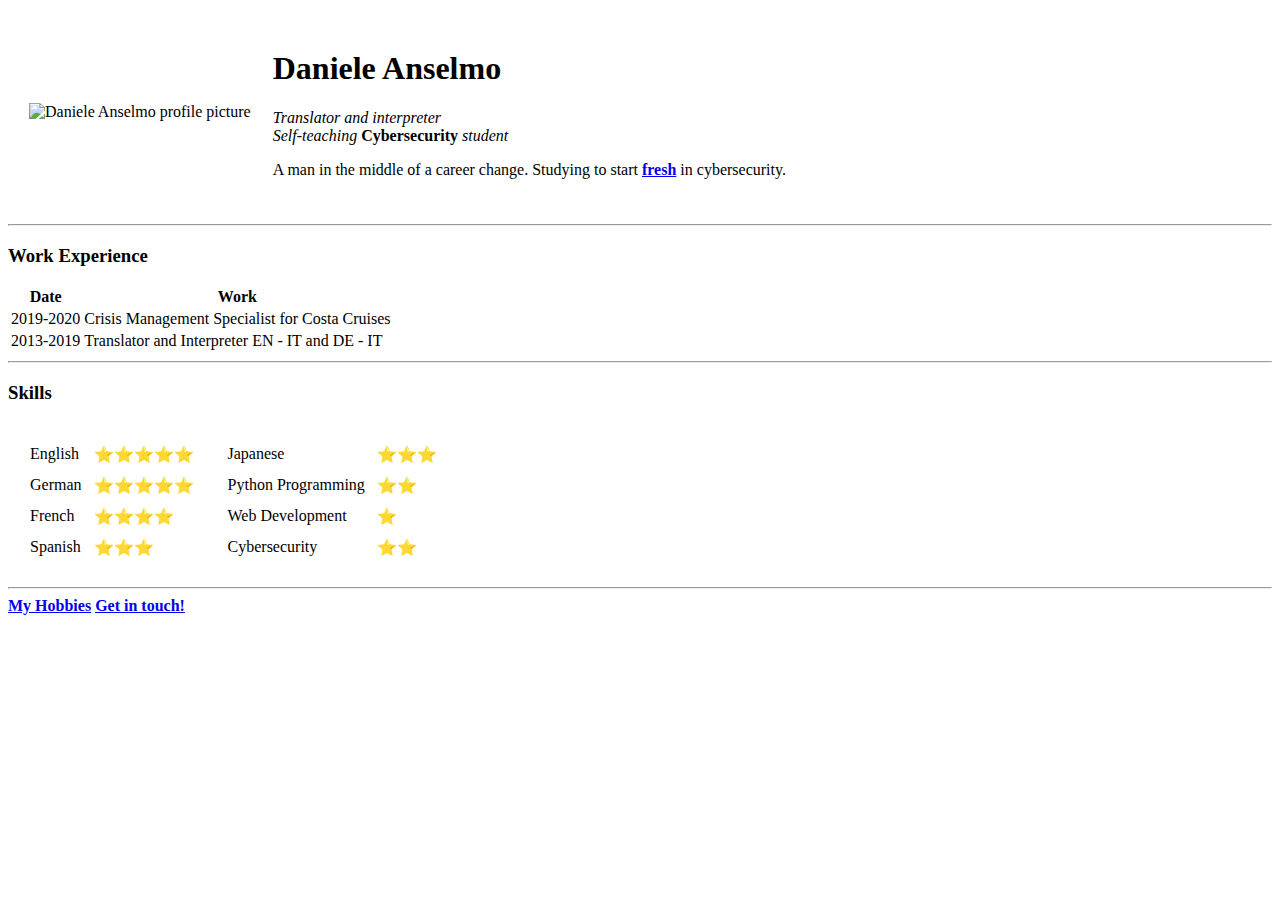
==== index.html @ f9c23e75 "Added initial websitefiles" ====
<!DOCTYPE html>
<html lang="en" dir="ltr">

<head>
  <meta charset="utf-8">
  <title>Daniele's Personal Site</title>
</head>

<body>
  <table cellspacing="20">
    <tr>
      <td><img src="images\profile.jpg" alt="Daniele Anselmo profile picture"></td>
      <td><h1>Daniele Anselmo</h1>
      <p><em>Translator and interpreter <br />Self-teaching</em> <strong>Cybersecurity</strong> <em>student</em></p>
      <p>A man in the middle of a career change. Studying to start <strong><a href="https://www.linkedin.com/in/daniele-anselmo-4b386594/">fresh</a></strong> in cybersecurity.</p></td>
    </tr>
  </table>
  <hr>
  <h3>Work Experience</h3>
  <table>
    <thead>
      <tr>
        <th>Date</th>
        <th>Work</th>
      </tr>
    </thead>
    <tbody>
      <tr>
        <td>2019-2020</td>
        <td>Crisis Management Specialist for Costa Cruises</td>
      </tr>
      <tr>
        <td>2013-2019</td>
        <td>Translator and Interpreter EN - IT and DE - IT</td>
      </tr>
    </tbody>
  </table>
  <hr>
  <h3>Skills</h3>
  <table cellspacing="10">
    <tr>
      <td>
        <table cellspacing="10">
          <tr>
            <td>English</td>
            <td>⭐⭐⭐⭐⭐</td>
          </tr>
          <tr>
            <td>German</td>
            <td>⭐⭐⭐⭐⭐</td>
          </tr>
          <tr>
            <td>French</td>
            <td>⭐⭐⭐⭐</td>
          </tr>
          <tr>
            <td>Spanish</td>
            <td>⭐⭐⭐</td>
          </tr>
        </table>
      </td>
      <td>
        <table cellspacing="10">
          <tr>
            <td>Japanese</td>
            <td>⭐⭐⭐</td>
          </tr>
          <tr>
            <td>Python Programming</td>
            <td>⭐⭐</td>
          </tr>
          <tr>
            <td>Web Development</td>
            <td>⭐</td>
          </tr>
          <tr>
            <td>Cybersecurity</td>
            <td>⭐⭐</td>
          </tr>
        </table>
        </table>
      </td>
    </tr>
  </table>
  <hr>
  <strong><a href="hobbies.html">My Hobbies</a></strong>
  <strong><a href="contacts.html">Get in touch!</a></strong>
</body>
</html>
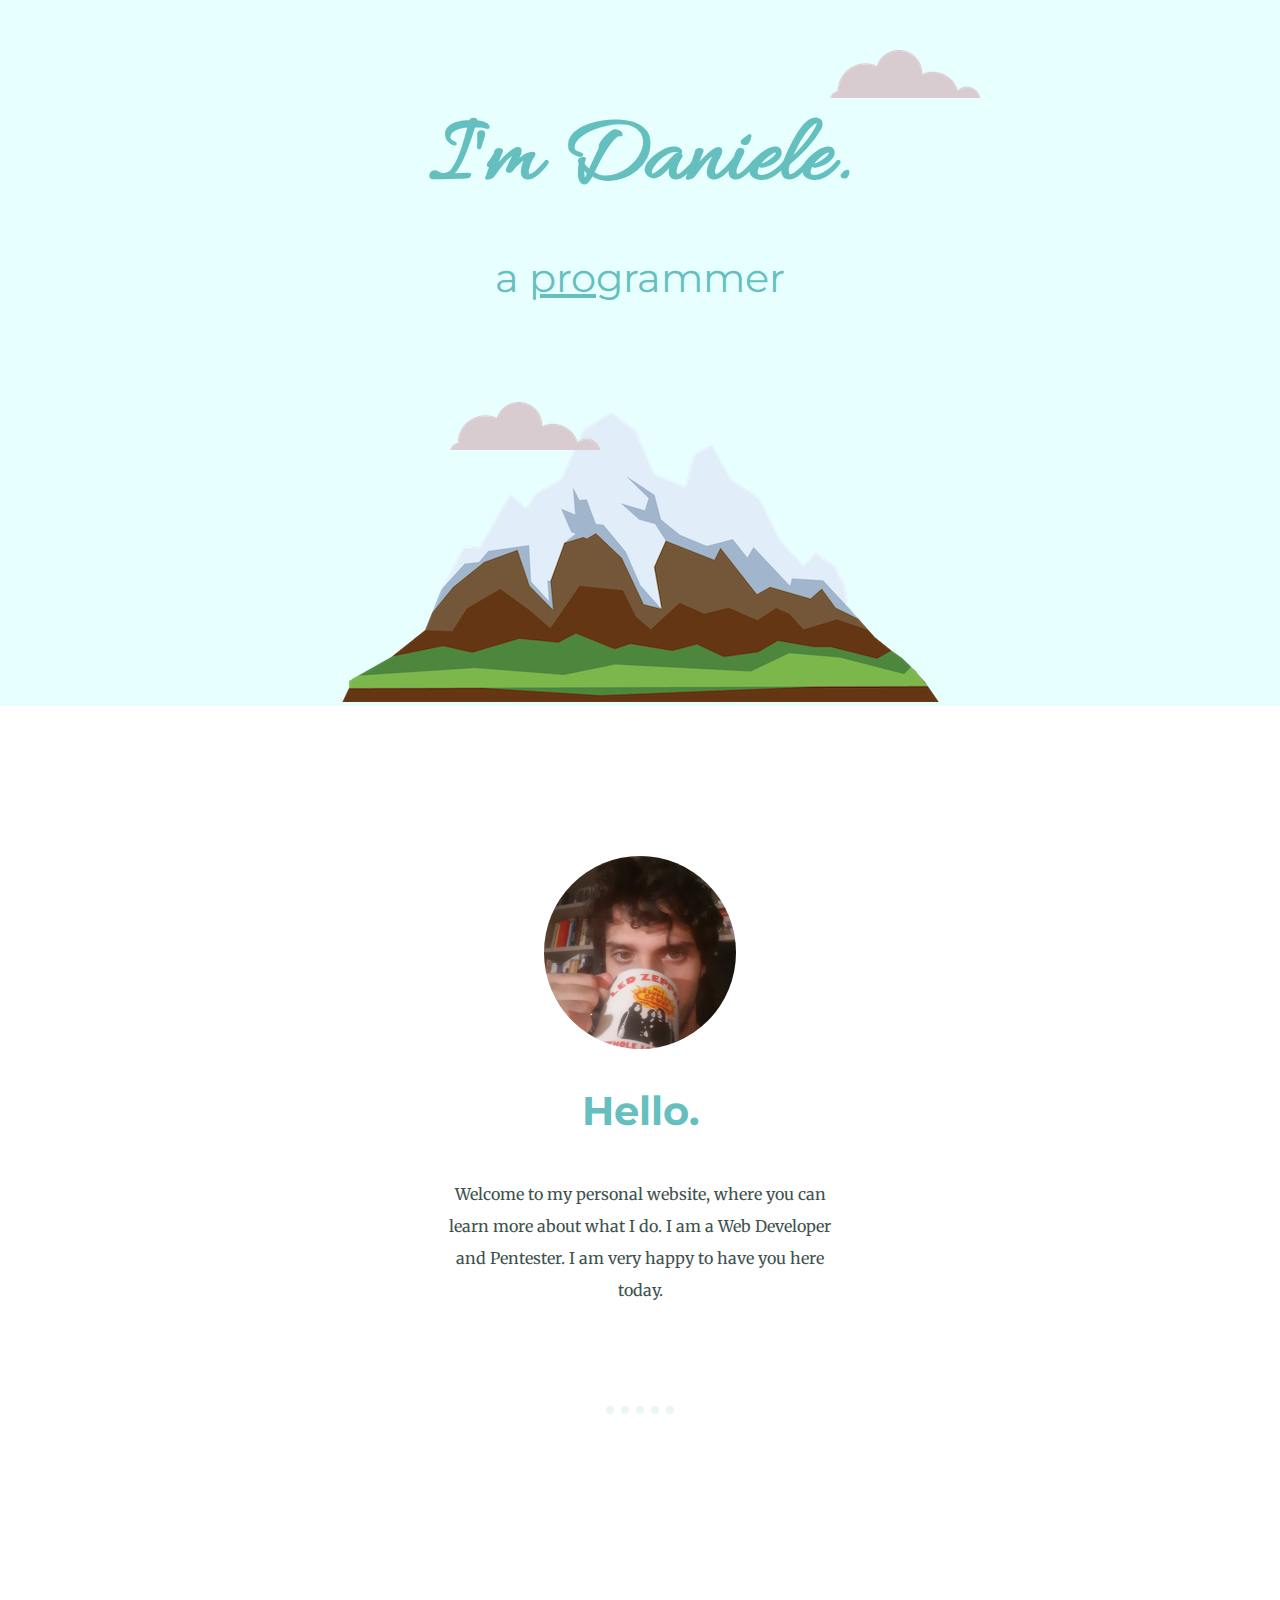
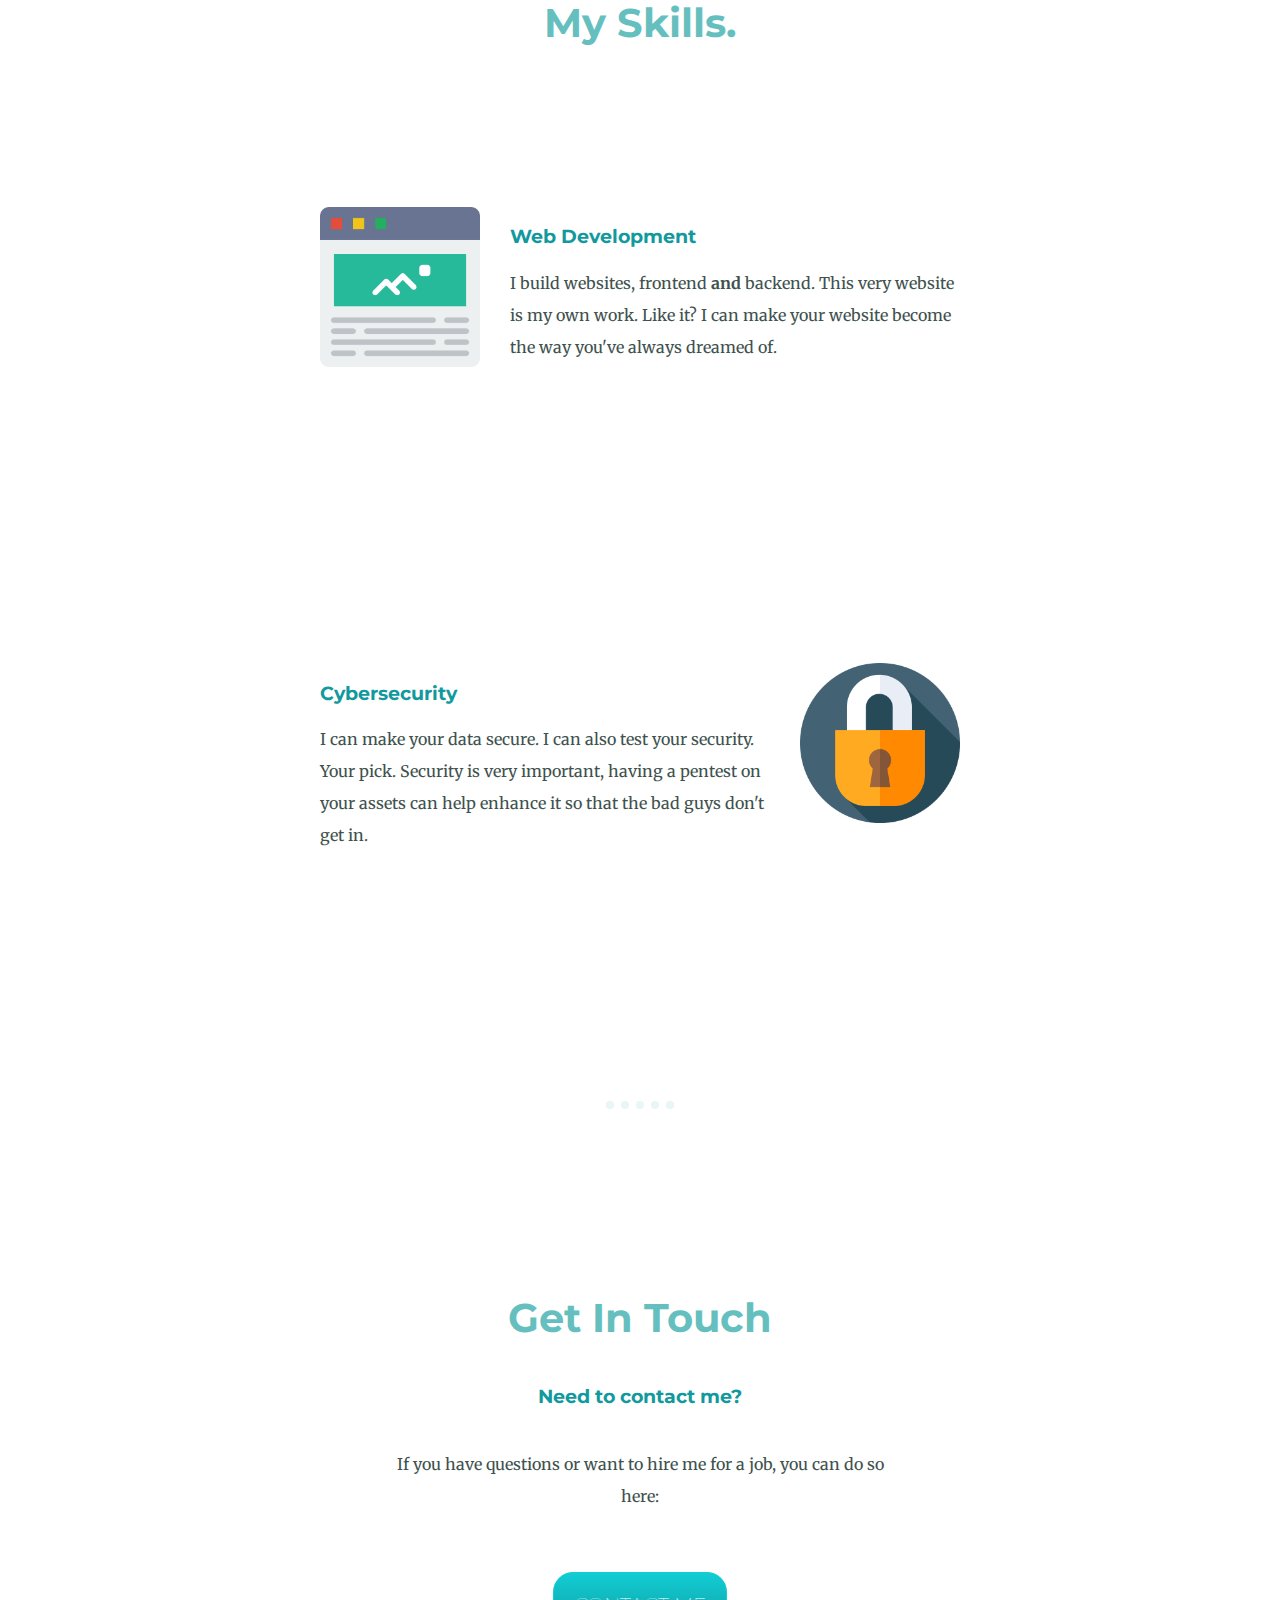
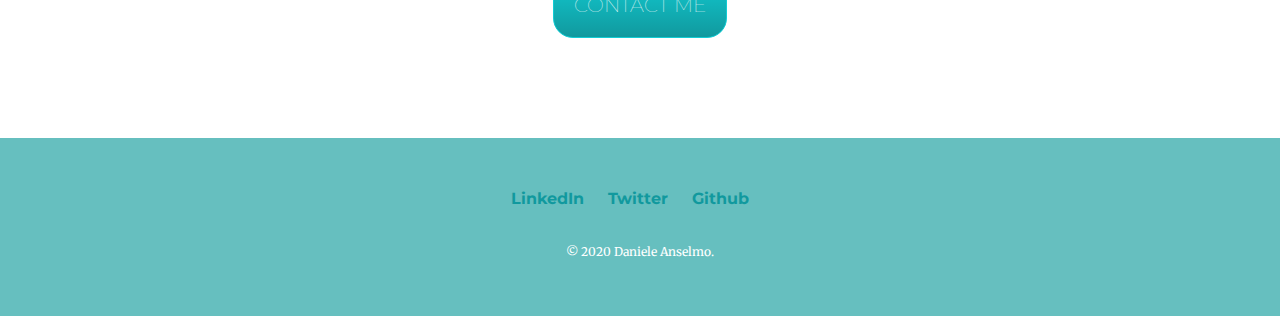
==== commit b1bac415: "New format and styling." ====
--- a/index.html
+++ b/index.html
@@ -3,87 +3,60 @@
 
 <head>
   <meta charset="utf-8">
-  <title>Daniele's Personal Site</title>
+  <title>Daniele Anselmo</title>
+  <link rel="stylesheet" type="text/css" href="css/styles.css">
+  <link rel="icon" href="favicon.ico">
+  <link rel="preconnect" href="https://fonts.gstatic.com">
+  <link rel="preconnect" href="https://fonts.gstatic.com">
+  <link rel="preconnect" href="https://fonts.gstatic.com">
+  <link rel="preconnect" href="https://fonts.gstatic.com">
+  <link href="https://fonts.googleapis.com/css2?family=Allura&family=Merriweather&family=Montserrat&display=swap" rel="stylesheet">
 </head>
 
 <body>
-  <table cellspacing="20">
-    <tr>
-      <td><img src="images\profile.jpg" alt="Daniele Anselmo profile picture"></td>
-      <td><h1>Daniele Anselmo</h1>
-      <p><em>Translator and interpreter <br />Self-teaching</em> <strong>Cybersecurity</strong> <em>student</em></p>
-      <p>A man in the middle of a career change. Studying to start <strong><a href="https://www.linkedin.com/in/daniele-anselmo-4b386594/">fresh</a></strong> in cybersecurity.</p></td>
-    </tr>
-  </table>
-  <hr>
-  <h3>Work Experience</h3>
-  <table>
-    <thead>
-      <tr>
-        <th>Date</th>
-        <th>Work</th>
-      </tr>
-    </thead>
-    <tbody>
-      <tr>
-        <td>2019-2020</td>
-        <td>Crisis Management Specialist for Costa Cruises</td>
-      </tr>
-      <tr>
-        <td>2013-2019</td>
-        <td>Translator and Interpreter EN - IT and DE - IT</td>
-      </tr>
-    </tbody>
-  </table>
-  <hr>
-  <h3>Skills</h3>
-  <table cellspacing="10">
-    <tr>
-      <td>
-        <table cellspacing="10">
-          <tr>
-            <td>English</td>
-            <td>⭐⭐⭐⭐⭐</td>
-          </tr>
-          <tr>
-            <td>German</td>
-            <td>⭐⭐⭐⭐⭐</td>
-          </tr>
-          <tr>
-            <td>French</td>
-            <td>⭐⭐⭐⭐</td>
-          </tr>
-          <tr>
-            <td>Spanish</td>
-            <td>⭐⭐⭐</td>
-          </tr>
-        </table>
-      </td>
-      <td>
-        <table cellspacing="10">
-          <tr>
-            <td>Japanese</td>
-            <td>⭐⭐⭐</td>
-          </tr>
-          <tr>
-            <td>Python Programming</td>
-            <td>⭐⭐</td>
-          </tr>
-          <tr>
-            <td>Web Development</td>
-            <td>⭐</td>
-          </tr>
-          <tr>
-            <td>Cybersecurity</td>
-            <td>⭐⭐</td>
-          </tr>
-        </table>
-        </table>
-      </td>
-    </tr>
-  </table>
-  <hr>
-  <strong><a href="hobbies.html">My Hobbies</a></strong>
-  <strong><a href="contacts.html">Get in touch!</a></strong>
+  <div class="top-container">
+    <img class="top-cloud" src="images/cloud.png" alt="a cloud">
+    <h1>I'm Daniele.</h1>
+    <h2 class="programmer">a <span class="pro">pro</span>grammer</h2>
+    <img class="bottom-cloud" src="images/cloud.png" alt="a cloud">
+    <img src="images/mountain.png" alt="a mountain">
+  </div>
+  <div class="middle-container">
+    <div class="profile">
+      <img class="profile-pic" src="images/profile_pic.jpg" alt="profile-pic">
+      <h2>Hello.</h2>
+      <p class="intro">Welcome to my personal website, where you can learn more about what I do. I am a Web Developer and Pentester. I am very happy to have you here today.</p>
+    </div>
+    <hr>
+    <div class="skills">
+      <h2>My Skills.</h2>
+      <div class="skill-row">
+        <img class="browser-img" src="images/browser.png" alt="browser-icon">
+        <h3>Web Development</h3>
+        <p class="skill-paragraph">I build websites, frontend <strong>and</strong> backend. This very website is my own work. Like it? I can make your website become the way you've always dreamed of.</p>
+      </div>
+      <div class="skill-row">
+        <img class="lock-img" src="images/lock.png" alt="lock-icons">
+        <h3>Cybersecurity</h3>
+        <p class="skill-paragraph">I can make your data secure. I can also test your security. Your pick. Security is very important, having a pentest on your assets can help enhance it so that the bad guys don't get in. </p>
+      </div>
+    </div>
+    <hr>
+    <div class="contact-me">
+      <h2>Get In Touch</h2>
+      <h3>Need to contact me?</h3>
+      <p class="contact-message">If you have questions or want to hire me for a job, you can do so here:</p>
+      <a class="btn" href="mailto:daniele.anselmo91@gmail.com">CONTACT ME</a>
+    </div>
+  </div>
+
+
+  <div class="bottom-container">
+    <a class="footer-link" href="https://www.linkedin.com/in/daniele-anselmo-4b386594/"><strong>LinkedIn</strong></a>
+    <a class="footer-link" href="https://twitter.com/DanieleAnselmo9"><strong>Twitter</strong></a>
+    <a class="footer-link" href="https://github.com/GascOwn"><strong>Github</strong></a>
+    <p class="copyright">© 2020 Daniele Anselmo.</p>
+  </div>
 </body>
+
 </html>
--- a/css/styles.css
+++ b/css/styles.css
@@ -0,0 +1,168 @@
+a {
+  font-family: 'Montserrat', sans-serif;
+  color: #11999E;
+  position: relative;
+  text-decoration: none;
+}
+
+a:hover{
+  color: #EAF6F6;
+}
+
+body {
+  margin: 0;
+  text-align: center;
+  font-family: 'Merriweather', serif;
+}
+
+div {
+  padding-top: 50px;
+}
+
+h1 {
+  font-family: 'Allura', cursive;
+  font-size: 6rem;
+  margin: 50px auto 0 auto;
+  color: #66BFBF;
+}
+
+h2 {
+  font-family: 'Montserrat', sans-serif;
+  font-size: 2.5rem;
+  color: #66BFBF;
+  padding-bottom: 10px;
+}
+
+h3 {
+  font-family: 'Montserrat', sans-serif;
+  color: #11999E;
+}
+
+hr {
+  border: dotted #EAF6F6 8px;
+  border-bottom: none;
+  width: 4%;
+  margin: 100px auto;
+}
+
+p {
+  line-height: 2;
+  color: #40514E;
+}
+
+/******************************CLASS TAGS**************************************/
+.bottom-cloud {
+  position: absolute;
+  left: 450px;
+  bottom: 450px;
+}
+
+.bottom-container {
+  background-color: #66BFBF;
+  padding: 50px 0 20px;
+}
+
+.browser-img {
+  width: 25%;
+  float: left;
+  margin-right: 30px;
+}
+
+.btn {
+   background: #11CDD4;
+   background-image: -webkit-linear-gradient(top, #11CDD4, #11999E);
+   background-image: -moz-linear-gradient(top, #11CDD4, #11999E);
+   background-image: -ms-linear-gradient(top, #11CDD4, #11999E);
+   background-image: -o-linear-gradient(top, #11CDD4, #11999E);
+   background-image: -webkit-gradient(to bottom, #11CDD4, #11999E);
+   -webkit-border-radius: 20px;
+   -moz-border-radius: 20px;
+   border-radius: 20px;
+   color: #FFFFFF;
+   font-family: 'Montserrat', sans-serif;
+   font-size: 20px;
+   font-weight: 100;
+   padding: 20px;
+   border: solid #11CDD4 1px;
+   text-decoration: none;
+   display: inline-block;
+   cursor: pointer;
+   text-align: center;
+}
+
+.btn:hover {
+   border: solid #11CDD4 1px;
+   background: #30E3CB;
+   background-image: -webkit-linear-gradient(top, #30E3CB, #2BC4AD);
+   background-image: -moz-linear-gradient(top, #30E3CB, #2BC4AD);
+   background-image: -ms-linear-gradient(top, #30E3CB, #2BC4AD);
+   background-image: -o-linear-gradient(top, #30E3CB, #2BC4AD);
+   background-image: -webkit-gradient(to bottom, #30E3CB, #2BC4AD);
+   -webkit-border-radius: 20px;
+   -moz-border-radius: 20px;
+   border-radius: 20px;
+   text-decoration: none;
+}
+
+.contact-message{
+  width: 40%;
+  margin: 40px auto 60px;
+}
+
+.copyright{
+  color: #FFFFFF;
+  font-size: 0.75rem;
+  padding: 20px 0;
+}
+.footer-link {
+  position: relative;
+  margin-right: 20px;
+}
+
+.intro {
+  width: 30%;
+  margin: auto;
+}
+
+.lock-img {
+  width: 25%;
+  float: right;
+  margin-left: 30px;
+}
+
+.middle-container {
+  padding: 100px 0;
+}
+
+.pro {
+  text-decoration: underline;
+}
+
+.profile-pic {
+  border-radius: 50%;
+  width: 15%;
+}
+
+.programmer {
+  font-weight: normal;
+}
+
+.skill-paragraph {
+  margin-bottom: 250px;
+}
+
+.skill-row {
+  width: 50%;
+  margin: 100px auto 100px auto;
+  text-align: left;
+}
+
+.top-cloud {
+  position: absolute;
+  top: 50px;
+  right: 300px;
+}
+
+.top-container {
+  background-color: #e8ffff;
+}
